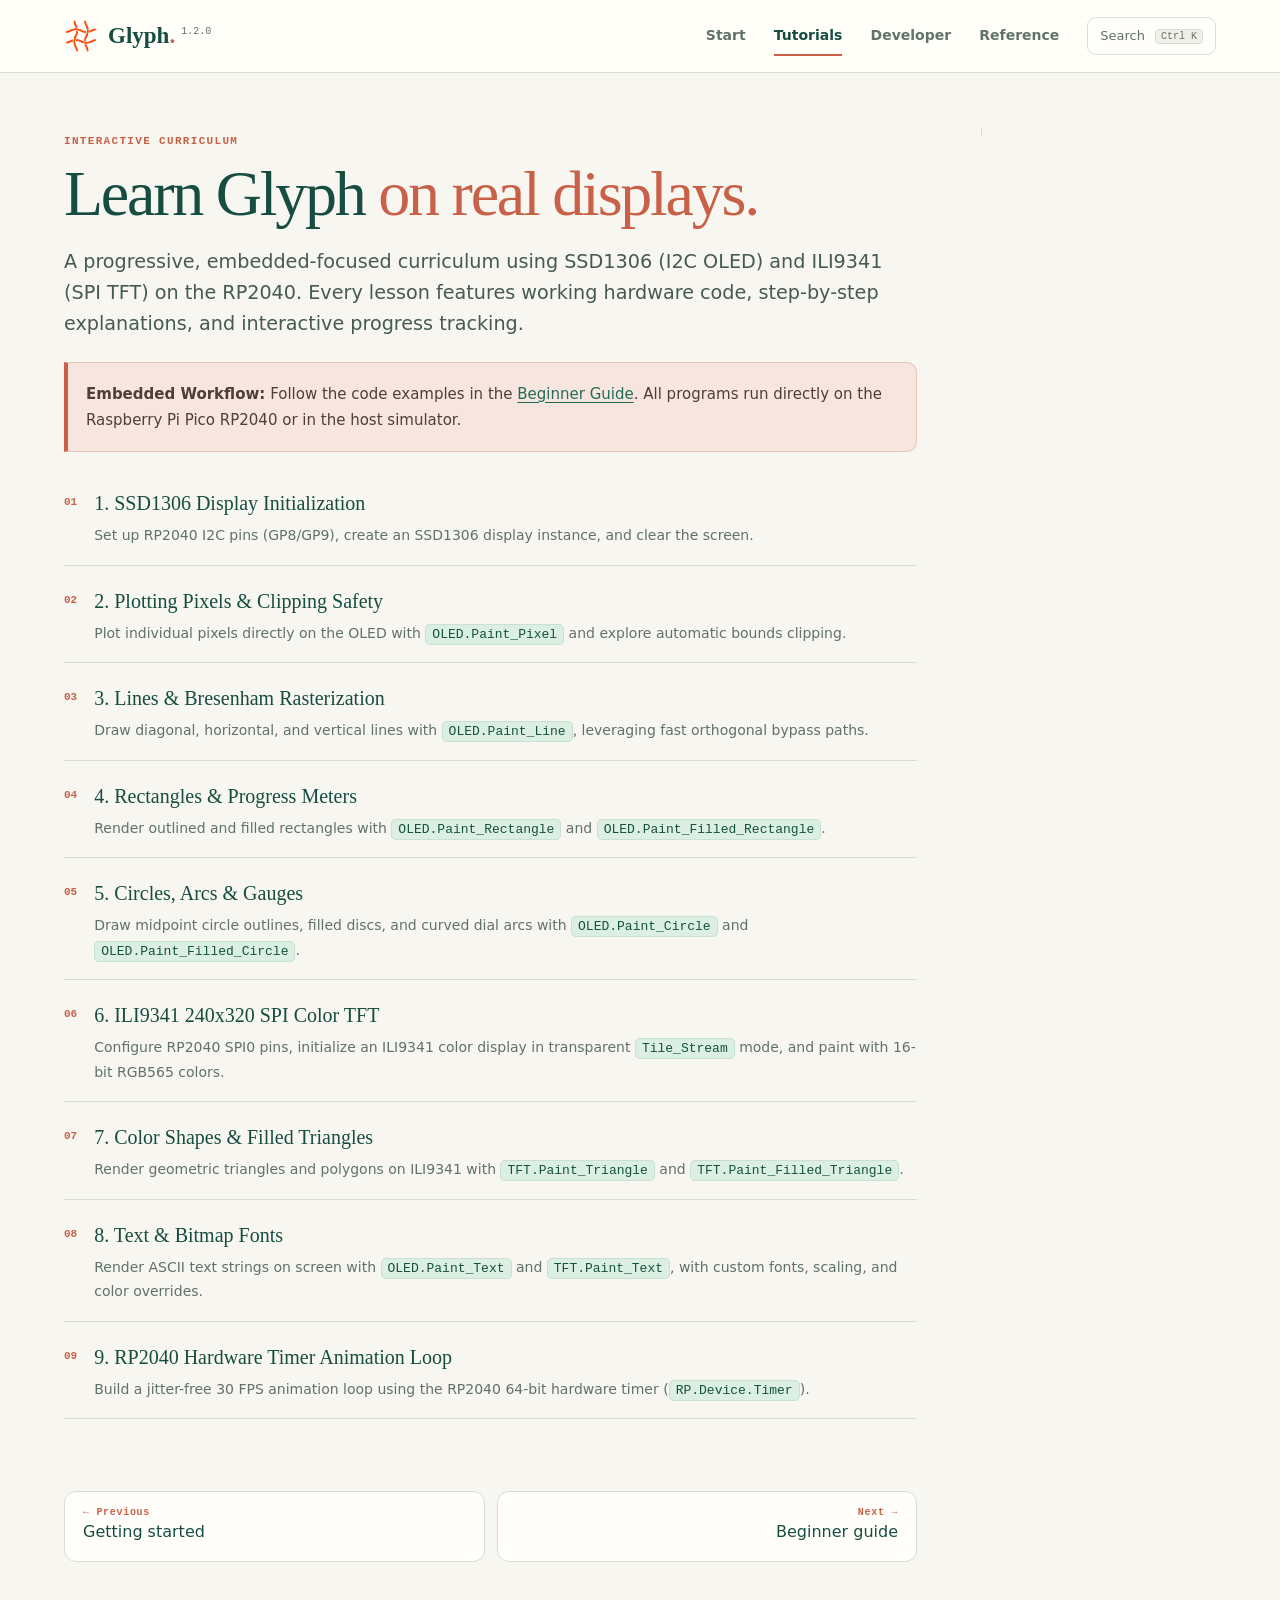
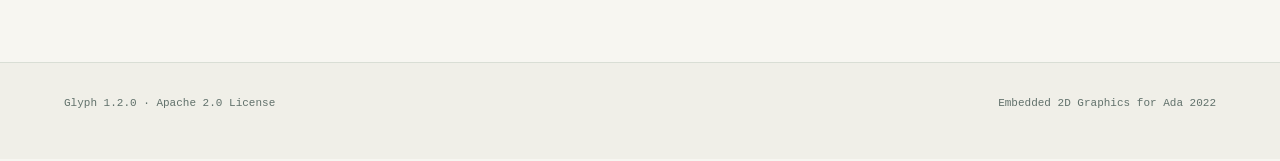
==== docs/tutorials/index.html @ 8763809e "feat: release v1.2.0 with embedded display drivers, zero-heap tile streaming, simulator, and documen" ====
<!doctype html><html lang="en"><head><meta charset="utf-8"><meta name="viewport" content="width=device-width,initial-scale=1"><title>Tutorials · Glyph 1.2.0</title><link rel="stylesheet" href="../styles.css"><link rel="icon" type="image/png" href="../assets/logo.png"></head><body data-r="../"><header><div class="w"><a class="brand" href="../index.html"><img src="../assets/logo.png" alt="Glyph"><span>Glyph<i>.</i><sup>1.2.0</sup></span></a><nav><a href="../getting-started.html">Start</a><a href="../tutorials/index.html" class="on">Tutorials</a><a href="../developer-overview.html">Developer</a><a href="../reference.html">Reference</a></nav><button class="sb" id="sk">Search <kbd>Ctrl K</kbd></button><button class="mb" id="mb" aria-label="Menu">≡</button></div></header><div class="w doc"><article>

<p class="eb">Interactive Curriculum</p>
<h1>Learn Glyph <em>on real displays.</em></h1>
<p class="lead">A progressive, embedded-focused curriculum using SSD1306 (I2C OLED) and ILI9341 (SPI TFT) on the RP2040. Every lesson features working hardware code, step-by-step explanations, and interactive progress tracking.</p>

<div class="note">
  <p><b>Embedded Workflow:</b> Follow the code examples in the <a href="beginner-guide.html">Beginner Guide</a>. All programs run directly on the Raspberry Pi Pico RP2040 or in the host simulator.</p>
</div>

<ol class="les">
  <li><div><a href="beginner-guide.html#l1">1. SSD1306 Display Initialization</a><p>Set up RP2040 I2C pins (GP8/GP9), create an SSD1306 display instance, and clear the screen.</p></div></li>
  <li><div><a href="beginner-guide.html#l2">2. Plotting Pixels &amp; Clipping Safety</a><p>Plot individual pixels directly on the OLED with <code>OLED.Paint_Pixel</code> and explore automatic bounds clipping.</p></div></li>
  <li><div><a href="beginner-guide.html#l3">3. Lines &amp; Bresenham Rasterization</a><p>Draw diagonal, horizontal, and vertical lines with <code>OLED.Paint_Line</code>, leveraging fast orthogonal bypass paths.</p></div></li>
  <li><div><a href="beginner-guide.html#l4">4. Rectangles &amp; Progress Meters</a><p>Render outlined and filled rectangles with <code>OLED.Paint_Rectangle</code> and <code>OLED.Paint_Filled_Rectangle</code>.</p></div></li>
  <li><div><a href="beginner-guide.html#l5">5. Circles, Arcs &amp; Gauges</a><p>Draw midpoint circle outlines, filled discs, and curved dial arcs with <code>OLED.Paint_Circle</code> and <code>OLED.Paint_Filled_Circle</code>.</p></div></li>
  <li><div><a href="beginner-guide.html#l6">6. ILI9341 240x320 SPI Color TFT</a><p>Configure RP2040 SPI0 pins, initialize an ILI9341 color display in transparent <code>Tile_Stream</code> mode, and paint with 16-bit RGB565 colors.</p></div></li>
  <li><div><a href="beginner-guide.html#l7">7. Color Shapes &amp; Filled Triangles</a><p>Render geometric triangles and polygons on ILI9341 with <code>TFT.Paint_Triangle</code> and <code>TFT.Paint_Filled_Triangle</code>.</p></div></li>
  <li><div><a href="beginner-guide.html#l8">8. Text &amp; Bitmap Fonts</a><p>Render ASCII text strings on screen with <code>OLED.Paint_Text</code> and <code>TFT.Paint_Text</code>, with custom fonts, scaling, and color overrides.</p></div></li>
  <li><div><a href="beginner-guide.html#l9">9. RP2040 Hardware Timer Animation Loop</a><p>Build a jitter-free 30 FPS animation loop using the RP2040 64-bit hardware timer (<code>RP.Device.Timer</code>).</p></div></li>
</ol>

<div class="pn">
  <a href="../getting-started.html"><small>← Previous</small>Getting started</a>
  <a href="beginner-guide.html"><small>Next →</small>Beginner guide</a>
</div>

</article><aside id="toc"></aside></div>

<footer><div class="w"><span>Glyph 1.2.0 · Apache 2.0 License</span><span>Embedded 2D Graphics for Ada 2022</span></div></footer>

<div id="pal"><div><input id="pi" placeholder="Search Glyph documentation…"><div id="pl"></div></div></div>

<script src="../docs.js"></script>
</body></html>
---- docs/styles.css ----
:root{
  --bg:#f7f6f1;--paper:#fffefa;--paper-2:#f0efe8;--ink:#20312d;--muted:#61716b;
  --line:#d9ded5;--green:#174d40;--green-2:#236b57;--mint:#dcefe3;--lime:#d8ed8b;
  --coral:#c96148;--coral-soft:#f7e6df;--serif:"Iowan Old Style","Palatino Linotype",Palatino,Georgia,serif;
  --mono:ui-monospace,"SF Mono",Menlo,Consolas,monospace
}
*{box-sizing:border-box;margin:0}
html{scroll-behavior:smooth;scroll-padding-top:90px}
body{background:var(--bg);color:var(--ink);font:16px/1.75 system-ui,-apple-system,"Segoe UI",sans-serif;-webkit-font-smoothing:antialiased}
::selection{background:var(--lime);color:var(--ink)}
button{font:inherit;color:inherit;background:none;border:0;cursor:pointer}
a{color:var(--green-2);text-underline-offset:3px}
:focus-visible{outline:3px solid var(--coral);outline-offset:3px;border-radius:5px}
.w{width:100%;max-width:1500px;padding:0 clamp(22px,5vw,84px);margin:0 auto}
header{position:sticky;top:0;z-index:9;background:rgba(255,254,250,.92);backdrop-filter:blur(16px);border-bottom:1px solid var(--line)}
header .w{display:flex;align-items:center;height:72px;gap:28px}
.brand{display:flex;align-items:center;gap:10px;font:700 23px var(--serif);text-decoration:none;color:var(--green)}
.brand img{width:34px;height:34px;border-radius:9px;object-fit:contain;display:block}.brand i{color:var(--coral);font-style:normal}.brand sup{font:10px var(--mono);color:var(--muted);margin-left:6px}
header nav{display:flex;gap:clamp(13px,2.2vw,30px);margin-left:auto;align-items:center}
header nav a{font-size:14px;font-weight:600;color:var(--muted);text-decoration:none;padding:7px 0;border-bottom:2px solid transparent;transition:.18s}
header nav a:hover{color:var(--green)}header nav a.on{color:var(--green);border-color:var(--coral)}
.sb{display:flex;gap:10px;align-items:center;border:1px solid var(--line);background:var(--paper);border-radius:9px;padding:7px 12px;font-size:13px;color:var(--muted)}.sb:hover{border-color:var(--green-2);color:var(--green)}
kbd{font:10px var(--mono);border:1px solid var(--line);border-radius:4px;padding:1px 5px;color:var(--muted);background:var(--paper-2)}.mb{display:none;font-size:24px;color:var(--green)}
.doc{display:grid;grid-template-columns:minmax(0,1fr) 235px;gap:clamp(36px,5vw,84px);padding-top:54px;padding-bottom:100px}
article{width:100%;max-width:940px;min-width:0}article>h1:first-child,article>.eb:first-child{margin-top:8px}
.eb{font:700 11px var(--mono);letter-spacing:.12em;text-transform:uppercase;color:var(--coral);margin-bottom:14px}
h1{font:500 clamp(2.55rem,5vw,4.3rem)/1.02 var(--serif);letter-spacing:-.035em;margin-bottom:20px;color:var(--green)}h1 em{color:var(--coral);font-style:normal}
h2{font:500 clamp(1.75rem,3vw,2.35rem)/1.12 var(--serif);letter-spacing:-.02em;margin:72px 0 16px;padding-top:30px;border-top:1px solid var(--line);color:var(--green)}
h3{font:700 14px var(--mono);margin:34px 0 9px;color:var(--green-2)}
p{margin:13px 0;color:var(--ink)}.lead{font-size:clamp(1.08rem,1.5vw,1.28rem);line-height:1.62;color:#465a53;max-width:850px}
code{font:13px var(--mono)}p code,li code,td code,summary code{color:#14513f;background:var(--mint);border:1px solid #c9e1d2;padding:2px 6px;border-radius:5px}
ul,ol{margin:14px 0 14px 24px;color:var(--ink)}li{margin:6px 0;padding-left:3px}li::marker{color:var(--coral)}
pre{position:relative;font:13.5px/1.72 var(--mono);background:#17241f;border:1px solid #2b4038;border-radius:14px;padding:0;margin:24px 0;overflow:hidden;tab-size:4;box-shadow:0 12px 28px rgba(30,55,45,.13)}
.mac-bar{display:flex;align-items:center;justify-content:space-between;height:40px;padding:0 15px;background:#20332c;border-bottom:1px solid #30483e;user-select:none}
.mac-dots{display:flex;align-items:center;gap:7px;width:60px}.mac-dot{width:10px;height:10px;border-radius:50%;display:inline-block}.mac-dot.r{background:#e47c68}.mac-dot.y{background:#e9c46a}.mac-dot.g{background:#8bcf91}
.mac-title{font:600 11px var(--mono);color:#c7d8cf;letter-spacing:.03em}pre .cb{font:11px var(--mono);color:#e2efac;border:1px solid #536849;border-radius:6px;padding:3px 10px;background:#304238;cursor:pointer;transition:.15s}pre .cb:hover{background:var(--lime);border-color:var(--lime);color:var(--ink)}
pre code{display:block;font:inherit;padding:17px 20px;overflow-x:auto;color:#f2f5ed;counter-reset:ln}.line{display:block;min-height:1.72em}.line::before{counter-increment:ln;content:counter(ln);display:inline-block;width:2.2em;margin-right:1.35em;color:#83958a;text-align:right;user-select:none;font-size:11px;opacity:.75}pre.sh .line::before,pre.raw .line::before{display:none}
.k{color:#f08072;font-weight:600}.t{color:#70d2b5}.f{color:#f0cb79}.s{color:#b6df8b}.n{color:#efa474}.o{color:#d7a0e7}.c{color:#91a69a;font-style:italic}.b{color:#ffa36c;font-weight:600}.flg{color:#d8ed8b}.cmd{color:#f0cb79;font-weight:600}.sc{color:#70d2b5}
table{width:100%;border-collapse:separate;border-spacing:0;margin:22px 0;font-size:14px;background:var(--paper);border:1px solid var(--line);border-radius:12px;overflow:hidden}th{font:700 11px var(--mono);letter-spacing:.07em;text-transform:uppercase;color:var(--green);text-align:left;background:var(--mint)}th,td{padding:12px 15px;border-bottom:1px solid var(--line);vertical-align:top}tr:last-child td{border-bottom:0}td{color:#46564f}td:first-child{color:var(--ink);font-weight:650}
.note{border:1px solid #e8c4b7;border-left:4px solid var(--coral);background:var(--coral-soft);padding:14px 18px;border-radius:0 10px 10px 0;margin:22px 0}.note p{margin:4px 0;color:#513d36;font-size:15px}
.hero{padding:clamp(28px,5vw,64px);margin:0 0 34px;border-radius:22px;background:var(--green);color:#fffefa;box-shadow:0 16px 36px rgba(23,77,64,.14);position:relative;overflow:hidden}.hero:after{content:"";position:absolute;width:330px;height:330px;border-radius:50%;background:rgba(216,237,139,.12);right:-90px;top:-140px}.hero>*{position:relative;z-index:1}.hero h1{color:#fffefa;max-width:760px}.hero h1 em{color:var(--lime)}.hero .eb{color:var(--lime)}.hero p{color:#e5efe9}.hero .lead{color:#e2eee7}.cta{display:flex;flex-wrap:wrap;gap:12px;margin:28px 0 4px}
.btn{display:inline-flex;align-items:center;justify-content:center;min-height:44px;padding:9px 20px;border-radius:999px;border:1px solid #9ab6a8;font-size:14px;font-weight:650;text-decoration:none;color:var(--green);background:var(--paper);transition:.18s}.btn:hover{transform:translateY(-1px);border-color:var(--lime)}.btn.p{background:var(--lime);border-color:var(--lime);color:var(--green);font-weight:750}.hero .btn:not(.p){background:transparent;border-color:#8eaa9d;color:#fffefa}
.grid{display:grid;grid-template-columns:repeat(auto-fit,minmax(min(100%,250px),1fr));gap:14px;margin:24px 0}.card{display:block;border:1px solid var(--line);border-radius:14px;padding:22px;background:var(--paper);text-decoration:none;color:var(--ink);transition:.2s}.card:hover{border-color:#8fbaa7;box-shadow:0 10px 24px rgba(35,75,60,.09);transform:translateY(-2px)}.card b{font:500 21px var(--serif);display:block;color:var(--green)}.card span{color:var(--muted);font-size:14px;line-height:1.6;display:block;margin-top:7px}.card small{font:700 10px var(--mono);letter-spacing:.08em;color:var(--coral)}
details{border:1px solid var(--line);border-radius:11px;margin:14px 0;background:var(--paper)}summary{padding:13px 16px;cursor:pointer;font-size:14px;font-weight:650;color:var(--green);list-style:none}summary::before{content:"＋ ";color:var(--coral);font-family:var(--mono)}details[open]>summary::before{content:"− "}details>div{padding:0 16px 10px}
.fl{display:flex;flex-wrap:wrap;gap:7px;margin:22px 0}.fl span{font:12px var(--mono);border:1px solid var(--line);border-radius:7px;padding:7px 10px;color:var(--muted);background:var(--paper)}.fl span:not(:last-child)::after{content:"→";color:var(--coral);margin-left:10px}.fl span:nth-child(even){color:var(--green)}
.les{list-style:none;margin:20px 0;padding:0;counter-reset:l}.les li{counter-increment:l;display:flex;gap:17px;padding:17px 0;border-bottom:1px solid var(--line)}.les li::before{content:counter(l,decimal-leading-zero);font:700 11px var(--mono);color:var(--coral);padding-top:5px}.les a{color:var(--green);font:500 20px var(--serif);text-decoration:none}.les a:hover{color:var(--coral)}.les p{margin:4px 0 0;font-size:14px;color:var(--muted)}
.done{font:11px var(--mono);border:1px solid var(--line);border-radius:999px;padding:5px 13px;color:var(--muted);margin-top:6px;background:var(--paper)}.done.on{border-color:var(--green-2);color:var(--green);background:var(--mint)}
.prog{position:sticky;top:80px;z-index:5;margin:0 0 24px;padding:12px 16px;font:11px var(--mono);color:var(--green);background:var(--paper);border:1px solid var(--line);border-radius:11px}.prog i{display:block;height:4px;background:var(--paper-2);border-radius:3px;margin-top:8px;overflow:hidden}.prog b{display:block;height:100%;width:0;background:var(--coral);transition:.3s}
.pn{display:grid;grid-template-columns:1fr 1fr;gap:12px;margin-top:72px}.pn a{border:1px solid var(--line);border-radius:12px;padding:15px 18px;text-decoration:none;color:var(--green);background:var(--paper);transition:.2s}.pn a:hover{border-color:#8fbaa7}.pn small{display:block;font:700 10px var(--mono);color:var(--coral);letter-spacing:.07em}.pn a:last-child{text-align:right}
aside{position:sticky;top:100px;align-self:start;font-size:12px;border-left:1px solid var(--line);padding:5px 0 5px 17px}aside b{display:block;font:700 10px var(--mono);letter-spacing:.12em;color:var(--coral);margin-bottom:12px;text-transform:uppercase}aside a{display:block;color:var(--muted);text-decoration:none;padding:4px 0;line-height:1.45;margin-bottom:5px}aside a:hover,aside a.on{color:var(--green);font-weight:700}
footer{border-top:1px solid var(--line);padding:34px 0 50px;color:var(--muted);font:11px var(--mono);background:#f0efe8}footer .w{display:flex;justify-content:space-between;gap:16px}
#pal{position:fixed;inset:0;background:rgba(26,44,37,.38);backdrop-filter:blur(4px);display:none;justify-content:center;align-items:flex-start;padding-top:14vh;z-index:20}#pal.on{display:flex}#pal>div{width:min(660px,92vw);background:var(--paper);border:1px solid var(--line);border-radius:14px;overflow:hidden;box-shadow:0 20px 60px rgba(20,45,35,.22)}#pal input{width:100%;background:none;border:0;border-bottom:1px solid var(--line);padding:16px 18px;color:var(--ink);font:inherit;outline:0}#pal a{display:flex;justify-content:space-between;padding:10px 18px;color:var(--ink);text-decoration:none;font-size:14px}#pal a.on{background:var(--mint);color:var(--green);font-weight:700}#pal a small{color:var(--coral);font-family:var(--mono)}
@media(max-width:1050px){.doc{grid-template-columns:minmax(0,1fr) 190px;gap:30px}.w{padding-left:26px;padding-right:26px}header .w{gap:18px}header nav{gap:14px}}
@media(max-width:820px){.doc{display:block;padding-top:34px}article{max-width:100%}aside{display:none}header .w{height:64px}header nav{display:none;position:fixed;inset:64px 0 auto;background:var(--paper);border-bottom:1px solid var(--line);flex-direction:column;align-items:stretch;padding:14px 26px 22px;gap:2px;box-shadow:0 16px 24px rgba(20,45,35,.12)}header nav a{font-size:16px;padding:10px 2px;border-bottom:1px solid var(--line)}body.open header nav{display:flex}.mb{display:block;margin-left:0}.sb{margin-left:auto}.grid{grid-template-columns:1fr 1fr}.hero{padding:30px 24px}.hero:after{right:-190px}}
@media(max-width:560px){.w{padding-left:19px;padding-right:19px}header .w{gap:12px}.brand{font-size:20px}.brand img{width:30px;height:30px}.brand sup{font-size:9px}.sb{padding:6px 9px}.sb kbd{display:none}.doc{padding-top:26px;padding-bottom:64px}h1{font-size:2.55rem}h2{margin-top:54px;font-size:1.8rem}.lead{font-size:1.08rem}.grid{grid-template-columns:1fr}.hero{border-radius:16px;margin-left:-3px;margin-right:-3px}.cta .btn{flex:1}.pn{grid-template-columns:1fr;margin-top:48px}.pn a:last-child{text-align:left}table{font-size:13px}th,td{padding:9px 9px}pre code{padding:14px 13px;font-size:12px}.line::before{margin-right:.7em;width:1.6em}footer .w{flex-direction:column;gap:8px}}
@media(prefers-reduced-motion:reduce){*,*:before,*:after{scroll-behavior:auto!important;transition:none!important;animation:none!important}}


/* Diagram & Visual Flow Styles */
.diag-box {
  background: var(--paper);
  border: 1px solid var(--line);
  border-radius: 16px;
  padding: 28px 24px;
  margin: 28px 0;
  box-shadow: 0 8px 24px rgba(23, 77, 64, 0.06);
}
.diag-title {
  font: 700 11px var(--mono);
  letter-spacing: 0.1em;
  text-transform: uppercase;
  color: var(--coral);
  margin-bottom: 20px;
  text-align: center;
}
.arch-tree {
  display: flex;
  flex-direction: column;
  align-items: center;
  gap: 10px;
}
.arch-node {
  background: var(--paper-2);
  border: 1px solid var(--line);
  border-radius: 10px;
  padding: 12px 20px;
  text-align: center;
  width: min(100%, 420px);
  box-shadow: 0 2px 8px rgba(0,0,0,0.03);
  transition: transform 0.15s ease, border-color 0.15s ease;
}
.arch-node:hover {
  transform: translateY(-2px);
  border-color: var(--green-2);
}
.arch-node.highlight {
  background: var(--mint);
  border-color: #8fbaa7;
}
.arch-node.highlight b {
  color: var(--green);
}
.arch-node b {
  display: block;
  font: 600 15px var(--mono);
  color: var(--green);
}
.arch-node small {
  display: block;
  font-size: 12px;
  color: var(--muted);
  margin-top: 2px;
}
.arch-arrow {
  color: var(--coral);
  font: 700 16px var(--mono);
  user-select: none;
}
.arch-branches {
  display: grid;
  grid-template-columns: 1fr 1fr;
  gap: 18px;
  width: 100%;
  max-width: 680px;
}
.arch-branch-col {
  display: flex;
  flex-direction: column;
  align-items: center;
  gap: 10px;
}
.arch-branch-header {
  font: 700 11px var(--mono);
  letter-spacing: 0.08em;
  text-transform: uppercase;
  color: var(--green-2);
  margin-bottom: 4px;
}
@media (max-width: 640px) {
  .arch-branches {
    grid-template-columns: 1fr;
  }
}

/* Stepper Pipeline Styles */
.pipeline-flow {
  display: flex;
  flex-direction: column;
  gap: 12px;
  position: relative;
  padding-left: 10px;
}
.pipeline-flow::before {
  content: "";
  position: absolute;
  left: 27px;
  top: 15px;
  bottom: 15px;
  width: 2px;
  background: var(--line);
}
.pipe-step {
  display: flex;
  align-items: flex-start;
  gap: 18px;
  position: relative;
  z-index: 1;
}
.pipe-num {
  width: 34px;
  height: 34px;
  border-radius: 50%;
  background: var(--paper);
  border: 2px solid var(--coral);
  color: var(--coral);
  font: 700 13px var(--mono);
  display: flex;
  align-items: center;
  justify-content: center;
  flex-shrink: 0;
  box-shadow: 0 2px 6px rgba(201, 97, 72, 0.15);
}
.pipe-content {
  background: var(--paper);
  border: 1px solid var(--line);
  border-radius: 10px;
  padding: 12px 18px;
  flex-grow: 1;
  transition: transform 0.15s ease, border-color 0.15s ease;
}
.pipe-content:hover {
  transform: translateX(3px);
  border-color: var(--green-2);
}
.pipe-content b {
  display: block;
  font: 600 14px var(--mono);
  color: var(--green);
}
.pipe-content p {
  margin: 3px 0 0;
  font-size: 13px;
  color: var(--muted);
  line-height: 1.45;
}

/* Dependency Stack Styles */
.dep-layers {
  display: flex;
  flex-direction: column-reverse;
  gap: 8px;
  max-width: 600px;
  margin: 0 auto;
}
.dep-layer {
  display: flex;
  align-items: center;
  gap: 14px;
  padding: 11px 16px;
  border-radius: 9px;
  border: 1px solid var(--line);
  background: var(--paper);
  transition: transform 0.15s ease;
}
.dep-layer:hover {
  transform: translateX(4px);
}
.dep-lvl {
  font: 700 11px var(--mono);
  padding: 2px 7px;
  border-radius: 5px;
  background: var(--paper-2);
  color: var(--coral);
  white-space: nowrap;
}
.dep-info b {
  font: 600 13.5px var(--mono);
  color: var(--green);
}
.dep-info span {
  display: block;
  font-size: 12px;
  color: var(--muted);
}
.dep-layer.root {
  background: var(--mint);
  border-color: #8fbaa7;
}
.dep-layer.root .dep-lvl {
  background: var(--green);
  color: var(--lime);
}
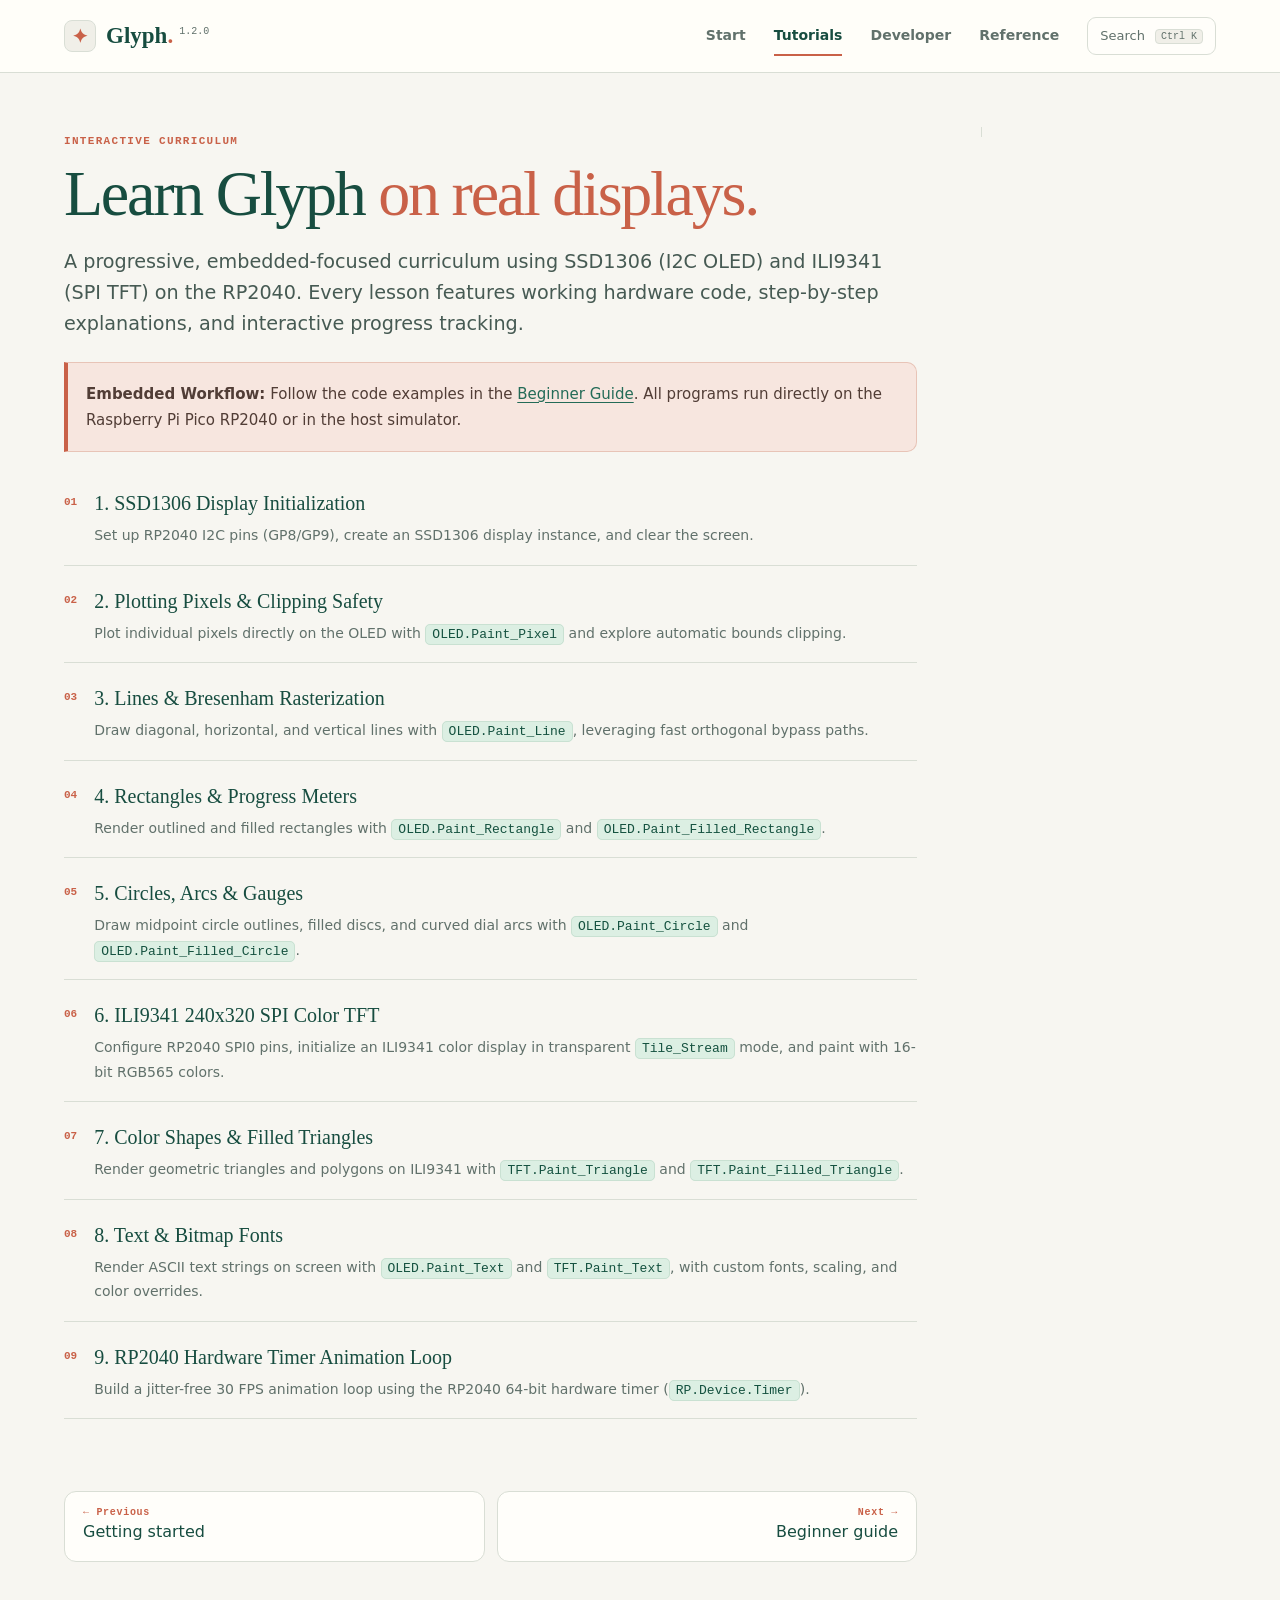
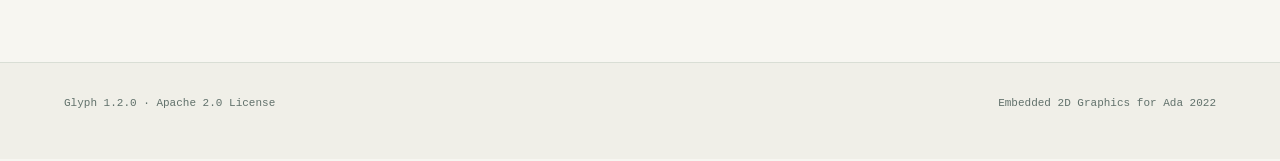
==== commit f5799792: "docs: update documentation branding and inline SVG branding assets" ====
--- a/docs/tutorials/index.html
+++ b/docs/tutorials/index.html
@@ -1,4 +1,4 @@
-<!doctype html><html lang="en"><head><meta charset="utf-8"><meta name="viewport" content="width=device-width,initial-scale=1"><title>Tutorials · Glyph 1.2.0</title><link rel="stylesheet" href="../styles.css"><link rel="icon" type="image/png" href="../assets/logo.png"></head><body data-r="../"><header><div class="w"><a class="brand" href="../index.html"><img src="../assets/logo.png" alt="Glyph"><span>Glyph<i>.</i><sup>1.2.0</sup></span></a><nav><a href="../getting-started.html">Start</a><a href="../tutorials/index.html" class="on">Tutorials</a><a href="../developer-overview.html">Developer</a><a href="../reference.html">Reference</a></nav><button class="sb" id="sk">Search <kbd>Ctrl K</kbd></button><button class="mb" id="mb" aria-label="Menu">≡</button></div></header><div class="w doc"><article>
+<!doctype html><html lang="en"><head><meta charset="utf-8"><meta name="viewport" content="width=device-width,initial-scale=1"><title>Tutorials · Glyph 1.2.0</title><link rel="stylesheet" href="../styles.css"><link rel="icon" href="data:image/svg+xml,<svg xmlns=%22http://www.w3.org/2000/svg%22 viewBox=%220 0 100 100%22><text y=%22.88em%22 font-size=%2286%22 fill=%22%23c96148%22>✦</text></svg>"></head><body data-r="../"><header><div class="w"><a class="brand" href="../index.html"><span class="brand-mark">✦</span><span>Glyph<i>.</i><sup>1.2.0</sup></span></a><nav><a href="../getting-started.html">Start</a><a href="../tutorials/index.html" class="on">Tutorials</a><a href="../developer-overview.html">Developer</a><a href="../reference.html">Reference</a></nav><button class="sb" id="sk">Search <kbd>Ctrl K</kbd></button><button class="mb" id="mb" aria-label="Menu">≡</button></div></header><div class="w doc"><article>
 
 <p class="eb">Interactive Curriculum</p>
 <h1>Learn Glyph <em>on real displays.</em></h1>
--- a/docs/styles.css
+++ b/docs/styles.css
@@ -15,6 +15,7 @@
 header{position:sticky;top:0;z-index:9;background:rgba(255,254,250,.92);backdrop-filter:blur(16px);border-bottom:1px solid var(--line)}
 header .w{display:flex;align-items:center;height:72px;gap:28px}
 .brand{display:flex;align-items:center;gap:10px;font:700 23px var(--serif);text-decoration:none;color:var(--green)}
+.brand-mark{display:inline-flex;align-items:center;justify-content:center;width:32px;height:32px;border-radius:8px;background:var(--paper-2);border:1px solid var(--line);color:var(--coral);font-size:19px;line-height:1}
 .brand img{width:34px;height:34px;border-radius:9px;object-fit:contain;display:block}.brand i{color:var(--coral);font-style:normal}.brand sup{font:10px var(--mono);color:var(--muted);margin-left:6px}
 header nav{display:flex;gap:clamp(13px,2.2vw,30px);margin-left:auto;align-items:center}
 header nav a{font-size:14px;font-weight:600;color:var(--muted);text-decoration:none;padding:7px 0;border-bottom:2px solid transparent;transition:.18s}
